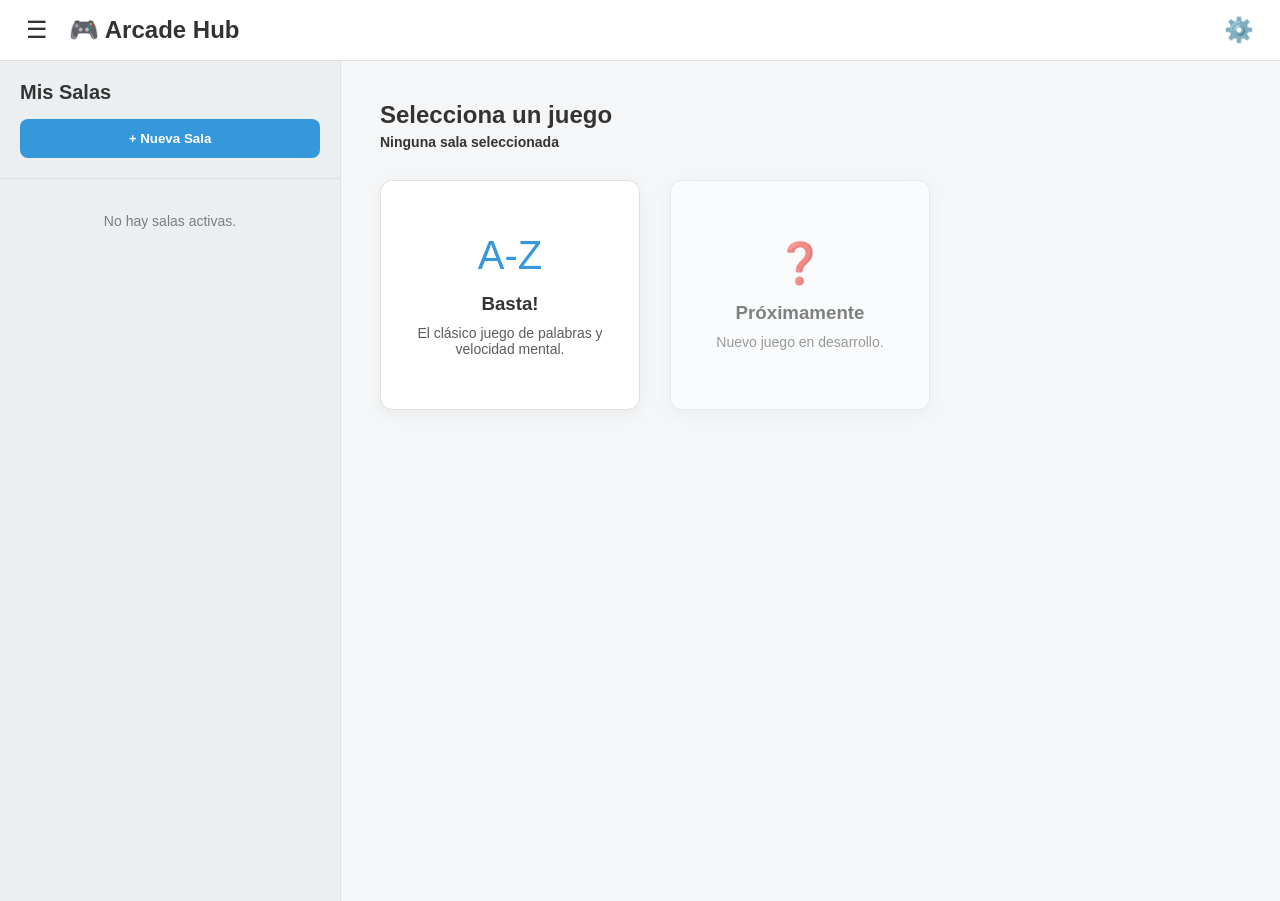
==== Juegos/Basta/index.html @ 806f6325 "Reestructuracion, pantalla principal y 'Basta'" ====
<!DOCTYPE html>
<html lang="es">
<head>
    <meta charset="UTF-8">
    <meta name="viewport" content="width=device-width, initial-scale=1.0">
    <title>Basta! - Arcade</title>
    <link rel="stylesheet" href="style.css">
</head>
<body>

    <header class="navbar">
        <div class="nav-izq">
            <a href="../../index.html" class="btn-volver">⬅ Volver al Hub</a>
            <h1 id="tituloSalaJuego">Basta!</h1>
        </div>
        <div class="nav-der">
            <div id="rondaDisplay" class="ronda-badge">Ronda 1 / 3</div>
        </div>
    </header>

    <div class="layout-juego">
        
        <aside class="panel-jugadores">
            <h2>Orden de Juego</h2>
            <p class="subtitulo">Acierta una letra o usa Pasapalabra para pasar el turno.</p>
            <div id="listaJugadoresJuego" class="lista-turnos"></div>
        </aside>

        <main class="panel-tablero">
            <div class="ruleta-contenedor" id="ruletaContenedor">
                <!-- Capa SVG (Modo Disco) -->
                <svg id="roscoSVG" width="540" height="540" viewBox="0 0 540 540"></svg>
                
                <!-- Capa HTML (Modos Círculos separados y Cuadrado) -->
                <div id="letrasHTMLContenedor"></div>
                
                <div class="reloj" id="contador" onclick="tocarReloj()">▶</div>
            </div>
        </main>
        
        <aside class="panel-lateral">
            <div class="btn-lateral btn-categoria" onclick="tirarCategoria()">
                <span>CATEGORÍA</span>
                <div id="textoCategoria">Toca para elegir</div>
            </div>

            <div class="btn-lateral btn-pausa" onclick="alternarPausa()" id="btnPausa">
                <span>CONTROL</span>
                <div>Pausar Juego</div>
            </div>

            <div class="btn-lateral btn-reiniciar" onclick="reiniciarRondaManual()">
                <span>RONDA</span>
                <div>Reiniciar Ronda</div>
            </div>

            <div class="btn-lateral btn-config" onclick="abrirConfigJuego()">
                <span>AJUSTES</span>
                <div>⚙️ Configuración</div>
            </div>
        </aside>

    </div>

    <!-- MODAL DE CONFIGURACIÓN DEL JUEGO -->
    <div class="modal-overlay" id="modalConfigJuego">
        <div class="modal-contenido modal-scrollable">
            <h2>Ajustes de la Partida</h2>
            
            <div class="seccion-form-fila">
                <div class="seccion-form">
                    <label><b>Tiempo (seg):</b></label>
                    <input type="number" id="inputTiempo" min="5" max="60">
                </div>
                <div class="seccion-form">
                    <label><b>Rondas:</b></label>
                    <input type="number" id="inputRondas" min="1" max="99">
                </div>
                <div class="seccion-form">
                    <label><b>Max. Pasapalabras:</b></label>
                    <input type="number" id="inputPasapalabras" min="0" max="10">
                </div>
            </div>

            <div class="seccion-form-fila">
                <div class="seccion-form">
                    <label><b>Forma del Tablero:</b></label>
                    <select id="selectFormaTablero">
                        <option value="disco">Disco (Rosco Continuo)</option>
                        <option value="circulos">Círculos Separados</option>
                        <option value="cuadrado">Cuadrado (Ideal Móvil)</option>
                    </select>
                </div>
            </div>

            <div class="seccion-form">
                <label><b>Regla de Pasapalabras al cambiar de ronda:</b></label>
                <select id="selectReglaPasapalabra">
                    <option value="reset">Reiniciar al máximo seteado</option>
                    <option value="add1">Sumar 1 (sin superar el máximo)</option>
                    <option value="none">No sumar (mantener los que quedaron)</option>
                </select>
            </div>

            <div class="seccion-form opcion-checkbox">
                <label><b>Modo Completitud:</b></label>
                <label class="switch">
                    <input type="checkbox" id="checkCompletitud">
                    <span class="slider round"></span>
                </label>
            </div>

            <hr class="divisor">

            <div class="seccion-form">
                <label><b>Letras en juego:</b> <small>(Toca para activar/desactivar)</small></label>
                <div class="selector-letras-grid" id="gridLetrasConfig"></div>
            </div>

            <div class="seccion-form">
                <label><b>Gestionar Categorías:</b></label>
                <div class="agregar-categoria-form">
                    <input type="text" id="inputNuevaCat" placeholder="Nueva categoría...">
                    <button class="btn-secundario" onclick="agregarCategoria()">Agregar</button>
                </div>
                <div class="lista-categorias-manager" id="listaCatConfig"></div>
            </div>

            <div class="modal-botones-columna">
                <button class="btn-guardar" onclick="guardarConfigJuego()">Aplicar a esta ronda</button>
                <button class="btn-peligro" onclick="reiniciarPartidaCompleta()">Reiniciar TODA la Partida</button>
                <button class="btn-cancelar" onclick="document.getElementById('modalConfigJuego').style.display = 'none'">Cerrar</button>
            </div>
        </div>
    </div>

    <script src="script.js"></script>
</body>
</html>
---- Juegos/Basta/style.css ----
:root {
    --bg-color: #f4f6f8;
    --text-color: #333333;
    --navbar-bg: #ffffff;
    --card-bg: #ffffff;
    --border-color: #e0e0e0;
    --primary-color: #3498db;
    --success-color: #2ecc71;
    --danger-color: #e74c3c;
    --gap-rosco: #f4f6f8;
}

body { font-family: 'Segoe UI', Tahoma, Geneva, Verdana, sans-serif; margin: 0; background-color: var(--bg-color); color: var(--text-color); overflow: hidden; }

/* NAVBAR */
.navbar { display: flex; justify-content: space-between; align-items: center; padding: 0 20px; height: 60px; background-color: var(--navbar-bg); border-bottom: 1px solid var(--border-color); }
.nav-izq { display: flex; align-items: center; gap: 20px; }
.btn-volver { text-decoration: none; font-weight: bold; color: var(--primary-color); }
.ronda-badge { background-color: #2c3e50; color: white; padding: 8px 15px; border-radius: 20px; font-weight: bold; letter-spacing: 1px; }

/* LAYOUT */
.layout-juego { display: flex; height: calc(100vh - 60px); width: 100%; }

/* PANEL JUGADORES */
.panel-jugadores { width: 320px; background-color: var(--card-bg); border-right: 1px solid var(--border-color); padding: 20px; display: flex; flex-direction: column; overflow-y: auto; }
.panel-jugadores h2 { margin-top: 0; margin-bottom: 5px; }
.subtitulo { font-size: 13px; color: #7f8c8d; margin-top: 0; margin-bottom: 20px; }
.lista-turnos { display: flex; flex-direction: column; gap: 10px; }

.etiqueta-jugador { display: flex; justify-content: space-between; align-items: center; padding: 12px 15px; border-radius: 8px; color: white; font-weight: bold; box-shadow: 0 4px 6px rgba(0,0,0,0.1); transition: transform 0.2s, opacity 0.2s; }
.etiqueta-jugador.eliminado { opacity: 0.3; filter: grayscale(100%); transform: scale(0.95); }
.etiqueta-jugador.turno-activo { transform: scale(1.05); box-shadow: 0 0 15px rgba(0,0,0,0.3); border: 2px solid white; }
.jugador-nombre { font-size: 16px; text-shadow: 1px 1px 2px rgba(0,0,0,0.5); }
.jugador-pp { font-size: 12px; font-weight: normal; margin-top: 4px; }
.jugador-stats { text-align: right; text-shadow: 1px 1px 2px rgba(0,0,0,0.5); }
.jugador-posicion { font-size: 11px; opacity: 0.9; }
.jugador-puntaje { font-size: 14px; }

/* TABLERO CENTRAL */
.panel-tablero { flex: 1; display: flex; align-items: center; justify-content: center; position: relative; }
.ruleta-contenedor { position: relative; width: 540px; height: 540px; }
#roscoSVG { position: absolute; top: 0; left: 0; z-index: 1; filter: drop-shadow(0px 8px 12px rgba(0,0,0,0.1)); }
#letrasHTMLContenedor { position: absolute; top: 0; left: 0; width: 100%; height: 100%; z-index: 2; pointer-events: none; }

/* Estilos SVG (Modo Disco) */
.segmento { fill: var(--success-color); stroke: var(--gap-rosco); stroke-width: 4px; stroke-linejoin: round; cursor: pointer; transition: fill 0.2s; }
.segmento:hover { fill: #27ae60; }
.usada .segmento { fill: #bdc3c7; stroke: #ecf0f1; pointer-events: auto; }
.texto-letra { font-family: sans-serif; font-size: 28px; font-weight: bold; fill: white; pointer-events: none; text-shadow: 1px 1px 2px rgba(0,0,0,0.2); }
.usada .texto-letra { fill: #7f8c8d; text-shadow: none; }

/* Estilos HTML (Modos Círculos / Cuadrado) */
.letra-flotante {
    position: absolute; width: 48px; height: 48px; background-color: var(--success-color); color: white;
    display: flex; align-items: center; justify-content: center; font-size: 22px; font-weight: bold;
    cursor: pointer; transform: translate(-50%, -50%); box-shadow: 0 4px 0 rgba(0,0,0,0.1);
    transition: all 0.1s; pointer-events: auto;
}
.letra-flotante:active { transform: translate(-50%, calc(-50% + 4px)); box-shadow: 0 0 0 rgba(0,0,0,0.1); }
.letra-flotante.forma-circulo { border-radius: 50%; }
.letra-flotante.forma-cuadrado { border-radius: 8px; }
.letra-flotante.usada { background-color: #bdc3c7; box-shadow: 0 2px 0 #95a5a6; color: #7f8c8d; }
.letra-flotante.usada:active { transform: translate(-50%, calc(-50% + 2px)); }

/* PULSADOR CENTRAL GIGANTE */
.reloj {
    position: absolute; top: 50%; left: 50%; transform: translate(-50%, -50%);
    width: 310px; height: 310px; background-color: #2c3e50; color: white;
    border-radius: 50%; display: flex; align-items: center; justify-content: center;
    font-size: 100px; font-weight: bold; cursor: pointer;
    box-shadow: inset 0 -12px 0 rgba(0,0,0,0.2), 0 10px 25px rgba(0,0,0,0.3);
    user-select: none; transition: background-color 0.3s, transform 0.1s, border-radius 0.3s, width 0.3s, height 0.3s; z-index: 10;
}
.reloj.forma-cuadrada { border-radius: 20px; width: 340px; height: 340px; font-size: 110px; }
.reloj:active { transform: translate(-50%, -46%); box-shadow: inset 0 -4px 0 rgba(0,0,0,0.2), 0 5px 10px rgba(0,0,0,0.3); }
.reloj.sin-pasapalabra:active { transform: translate(-50%, -50%); box-shadow: inset 0 -12px 0 rgba(0,0,0,0.2), 0 10px 25px rgba(0,0,0,0.3); }

/* PANEL DERECHO */
.panel-lateral { width: 280px; padding: 20px; background-color: var(--card-bg); border-left: 1px solid var(--border-color); display: flex; flex-direction: column; gap: 15px; }
.btn-lateral { color: white; padding: 20px; border-radius: 10px; text-align: center; font-size: 18px; font-weight: bold; cursor: pointer; user-select: none; transition: transform 0.1s; }
.btn-lateral:active { transform: translateY(5px); }
.btn-lateral span { font-size: 12px; font-weight: normal; opacity: 0.9; display: block; margin-bottom: 8px; letter-spacing: 1px; }

.btn-categoria { background-color: #9b59b6; box-shadow: 0 5px 0 #8e44ad; }
.btn-pausa { background-color: #f39c12; box-shadow: 0 5px 0 #d35400; }
.btn-pausa.pausado { background-color: #e67e22; }
.btn-reiniciar { background-color: var(--danger-color); box-shadow: 0 5px 0 #c0392b; }
.btn-config { background-color: #7f8c8d; box-shadow: 0 5px 0 #606f70; }

/* MODAL CONFIGURACIÓN AVANZADA */
.modal-overlay { display: none; position: fixed; top: 0; left: 0; width: 100%; height: 100%; background: rgba(0, 0, 0, 0.6); z-index: 200; align-items: center; justify-content: center; }
.modal-contenido { background: white; padding: 30px; border-radius: 15px; width: 500px; box-shadow: 0 10px 25px rgba(0,0,0,0.3); }
.modal-scrollable { max-height: 90vh; overflow-y: auto; }
.seccion-form { margin-bottom: 15px; display: flex; flex-direction: column; gap: 8px; }
.seccion-form-fila { display: flex; gap: 15px; }
.seccion-form-fila .seccion-form { flex: 1; }
.seccion-form small { font-size: 12px; color: #7f8c8d; }
.opcion-checkbox { flex-direction: row; align-items: center; justify-content: space-between; }
.divisor { border: 0; height: 1px; background: #eee; margin: 20px 0; }
input[type="number"], input[type="text"], select { padding: 10px; border-radius: 6px; border: 1px solid #ccc; font-size: 14px; width: 100%; box-sizing: border-box; }
.btn-secundario { background: var(--primary-color); color: white; border: none; padding: 0 15px; border-radius: 6px; cursor: pointer; font-weight: bold; }

/* Grilla de Letras */
.selector-letras-grid { display: grid; grid-template-columns: repeat(7, 1fr); gap: 6px; }
.letra-opcion { padding: 8px; background: var(--danger-color); color: white; text-align: center; font-weight: bold; border-radius: 5px; cursor: pointer; user-select: none; transition: 0.1s; }
.letra-opcion.activa { background: var(--success-color); }

/* Manager Categorías */
.agregar-categoria-form { display: flex; gap: 10px; margin-bottom: 10px; }
.lista-categorias-manager { max-height: 140px; overflow-y: auto; border: 1px solid #ddd; border-radius: 5px; padding: 10px; background: #fafafa; }
.item-categoria { display: flex; justify-content: space-between; align-items: center; padding: 6px 0; border-bottom: 1px solid #eee; font-size: 14px; }
.btn-borrar-cat { background: none; border: none; color: var(--danger-color); cursor: pointer; font-size: 18px; font-weight: bold; }

.modal-botones-columna { display: flex; flex-direction: column; gap: 10px; margin-top: 20px; }
.modal-botones-columna button { padding: 12px; border: none; border-radius: 6px; font-weight: bold; cursor: pointer; font-size: 14px; }
.btn-guardar { background: var(--success-color); color: white; }
.btn-peligro { background: var(--danger-color); color: white; }
.btn-cancelar { background: #ecf0f1; color: #333; }

/* Switch Toggle */
.switch { position: relative; display: inline-block; width: 50px; height: 26px; }
.switch input { opacity: 0; width: 0; height: 0; }
.slider { position: absolute; cursor: pointer; top: 0; left: 0; right: 0; bottom: 0; background-color: #ccc; transition: .4s; border-radius: 34px;}
.slider:before { position: absolute; content: ""; height: 18px; width: 18px; left: 4px; bottom: 4px; background-color: white; transition: .4s; border-radius: 50%; }
input:checked + .slider { background-color: var(--primary-color); }
input:checked + .slider:before { transform: translateX(24px); }:root {
    --bg-color: #f4f6f8;
    --text-color: #333333;
    --navbar-bg: #ffffff;
    --card-bg: #ffffff;
    --border-color: #e0e0e0;
    --primary-color: #3498db;
    --success-color: #2ecc71;
    --danger-color: #e74c3c;
    --gap-rosco: #f4f6f8;
}

body { font-family: 'Segoe UI', Tahoma, Geneva, Verdana, sans-serif; margin: 0; background-color: var(--bg-color); color: var(--text-color); overflow: hidden; }

/* NAVBAR */
.navbar { display: flex; justify-content: space-between; align-items: center; padding: 0 20px; height: 60px; background-color: var(--navbar-bg); border-bottom: 1px solid var(--border-color); }
.nav-izq { display: flex; align-items: center; gap: 20px; }
.btn-volver { text-decoration: none; font-weight: bold; color: var(--primary-color); }
.ronda-badge { background-color: #2c3e50; color: white; padding: 8px 15px; border-radius: 20px; font-weight: bold; letter-spacing: 1px; }

/* LAYOUT */
.layout-juego { display: flex; height: calc(100vh - 60px); width: 100%; }

/* PANEL JUGADORES */
.panel-jugadores { width: 320px; background-color: var(--card-bg); border-right: 1px solid var(--border-color); padding: 20px; display: flex; flex-direction: column; overflow-y: auto; }
.panel-jugadores h2 { margin-top: 0; margin-bottom: 5px; }
.subtitulo { font-size: 13px; color: #7f8c8d; margin-top: 0; margin-bottom: 20px; }
.lista-turnos { display: flex; flex-direction: column; gap: 10px; }

.etiqueta-jugador { display: flex; justify-content: space-between; align-items: center; padding: 12px 15px; border-radius: 8px; color: white; font-weight: bold; box-shadow: 0 4px 6px rgba(0,0,0,0.1); transition: transform 0.2s, opacity 0.2s; }
.etiqueta-jugador.eliminado { opacity: 0.3; filter: grayscale(100%); transform: scale(0.95); }
.etiqueta-jugador.turno-activo { transform: scale(1.05); box-shadow: 0 0 15px rgba(0,0,0,0.3); border: 2px solid white; }
.jugador-nombre { font-size: 16px; text-shadow: 1px 1px 2px rgba(0,0,0,0.5); }
.jugador-pp { font-size: 12px; font-weight: normal; margin-top: 4px; }
.jugador-stats { text-align: right; text-shadow: 1px 1px 2px rgba(0,0,0,0.5); }
.jugador-posicion { font-size: 11px; opacity: 0.9; }
.jugador-puntaje { font-size: 14px; }

/* TABLERO CENTRAL */
.panel-tablero { flex: 1; display: flex; align-items: center; justify-content: center; position: relative; }
.ruleta-contenedor { position: relative; width: 540px; height: 540px; }
#roscoSVG { position: absolute; top: 0; left: 0; z-index: 1; filter: drop-shadow(0px 8px 12px rgba(0,0,0,0.1)); }
#letrasHTMLContenedor { position: absolute; top: 0; left: 0; width: 100%; height: 100%; z-index: 2; pointer-events: none; }

/* Estilos SVG (Modo Disco) */
.segmento { fill: var(--success-color); stroke: var(--gap-rosco); stroke-width: 4px; stroke-linejoin: round; cursor: pointer; transition: fill 0.2s; }
.segmento:hover { fill: #27ae60; }
.usada .segmento { fill: #bdc3c7; stroke: #ecf0f1; pointer-events: auto; }
.texto-letra { font-family: sans-serif; font-size: 28px; font-weight: bold; fill: white; pointer-events: none; text-shadow: 1px 1px 2px rgba(0,0,0,0.2); }
.usada .texto-letra { fill: #7f8c8d; text-shadow: none; }

/* Estilos HTML (Modos Círculos / Cuadrado) */
.letra-flotante {
    position: absolute; width: 48px; height: 48px; background-color: var(--success-color); color: white;
    display: flex; align-items: center; justify-content: center; font-size: 22px; font-weight: bold;
    cursor: pointer; transform: translate(-50%, -50%); box-shadow: 0 4px 0 rgba(0,0,0,0.1);
    transition: all 0.1s; pointer-events: auto;
}
.letra-flotante:active { transform: translate(-50%, calc(-50% + 4px)); box-shadow: 0 0 0 rgba(0,0,0,0.1); }
.letra-flotante.forma-circulo { border-radius: 50%; }
.letra-flotante.forma-cuadrado { border-radius: 8px; }
.letra-flotante.usada { background-color: #bdc3c7; box-shadow: 0 2px 0 #95a5a6; color: #7f8c8d; }
.letra-flotante.usada:active { transform: translate(-50%, calc(-50% + 2px)); }

/* PULSADOR CENTRAL GIGANTE */
.reloj {
    position: absolute; top: 50%; left: 50%; transform: translate(-50%, -50%);
    width: 310px; height: 310px; background-color: #2c3e50; color: white;
    border-radius: 50%; display: flex; align-items: center; justify-content: center;
    font-size: 100px; font-weight: bold; cursor: pointer;
    box-shadow: inset 0 -12px 0 rgba(0,0,0,0.2), 0 10px 25px rgba(0,0,0,0.3);
    user-select: none; transition: background-color 0.3s, transform 0.1s, border-radius 0.3s, width 0.3s, height 0.3s; z-index: 10;
}
.reloj.forma-cuadrada { border-radius: 20px; width: 340px; height: 340px; font-size: 110px; }
.reloj:active { transform: translate(-50%, -46%); box-shadow: inset 0 -4px 0 rgba(0,0,0,0.2), 0 5px 10px rgba(0,0,0,0.3); }
.reloj.sin-pasapalabra:active { transform: translate(-50%, -50%); box-shadow: inset 0 -12px 0 rgba(0,0,0,0.2), 0 10px 25px rgba(0,0,0,0.3); }

/* PANEL DERECHO */
.panel-lateral { width: 280px; padding: 20px; background-color: var(--card-bg); border-left: 1px solid var(--border-color); display: flex; flex-direction: column; gap: 15px; }
.btn-lateral { color: white; padding: 20px; border-radius: 10px; text-align: center; font-size: 18px; font-weight: bold; cursor: pointer; user-select: none; transition: transform 0.1s; }
.btn-lateral:active { transform: translateY(5px); }
.btn-lateral span { font-size: 12px; font-weight: normal; opacity: 0.9; display: block; margin-bottom: 8px; letter-spacing: 1px; }

.btn-categoria { background-color: #9b59b6; box-shadow: 0 5px 0 #8e44ad; }
.btn-pausa { background-color: #f39c12; box-shadow: 0 5px 0 #d35400; }
.btn-pausa.pausado { background-color: #e67e22; }
.btn-reiniciar { background-color: var(--danger-color); box-shadow: 0 5px 0 #c0392b; }
.btn-config { background-color: #7f8c8d; box-shadow: 0 5px 0 #606f70; }

/* MODAL CONFIGURACIÓN AVANZADA */
.modal-overlay { display: none; position: fixed; top: 0; left: 0; width: 100%; height: 100%; background: rgba(0, 0, 0, 0.6); z-index: 200; align-items: center; justify-content: center; }
.modal-contenido { background: white; padding: 30px; border-radius: 15px; width: 500px; box-shadow: 0 10px 25px rgba(0,0,0,0.3); }
.modal-scrollable { max-height: 90vh; overflow-y: auto; }
.seccion-form { margin-bottom: 15px; display: flex; flex-direction: column; gap: 8px; }
.seccion-form-fila { display: flex; gap: 15px; }
.seccion-form-fila .seccion-form { flex: 1; }
.seccion-form small { font-size: 12px; color: #7f8c8d; }
.opcion-checkbox { flex-direction: row; align-items: center; justify-content: space-between; }
.divisor { border: 0; height: 1px; background: #eee; margin: 20px 0; }
input[type="number"], input[type="text"], select { padding: 10px; border-radius: 6px; border: 1px solid #ccc; font-size: 14px; width: 100%; box-sizing: border-box; }
.btn-secundario { background: var(--primary-color); color: white; border: none; padding: 0 15px; border-radius: 6px; cursor: pointer; font-weight: bold; }

/* Grilla de Letras */
.selector-letras-grid { display: grid; grid-template-columns: repeat(7, 1fr); gap: 6px; }
.letra-opcion { padding: 8px; background: var(--danger-color); color: white; text-align: center; font-weight: bold; border-radius: 5px; cursor: pointer; user-select: none; transition: 0.1s; }
.letra-opcion.activa { background: var(--success-color); }

/* Manager Categorías */
.agregar-categoria-form { display: flex; gap: 10px; margin-bottom: 10px; }
.lista-categorias-manager { max-height: 140px; overflow-y: auto; border: 1px solid #ddd; border-radius: 5px; padding: 10px; background: #fafafa; }
.item-categoria { display: flex; justify-content: space-between; align-items: center; padding: 6px 0; border-bottom: 1px solid #eee; font-size: 14px; }
.btn-borrar-cat { background: none; border: none; color: var(--danger-color); cursor: pointer; font-size: 18px; font-weight: bold; }

.modal-botones-columna { display: flex; flex-direction: column; gap: 10px; margin-top: 20px; }
.modal-botones-columna button { padding: 12px; border: none; border-radius: 6px; font-weight: bold; cursor: pointer; font-size: 14px; }
.btn-guardar { background: var(--success-color); color: white; }
.btn-peligro { background: var(--danger-color); color: white; }
.btn-cancelar { background: #ecf0f1; color: #333; }

/* Switch Toggle */
.switch { position: relative; display: inline-block; width: 50px; height: 26px; }
.switch input { opacity: 0; width: 0; height: 0; }
.slider { position: absolute; cursor: pointer; top: 0; left: 0; right: 0; bottom: 0; background-color: #ccc; transition: .4s; border-radius: 34px;}
.slider:before { position: absolute; content: ""; height: 18px; width: 18px; left: 4px; bottom: 4px; background-color: white; transition: .4s; border-radius: 50%; }
input:checked + .slider { background-color: var(--primary-color); }
input:checked + .slider:before { transform: translateX(24px); }
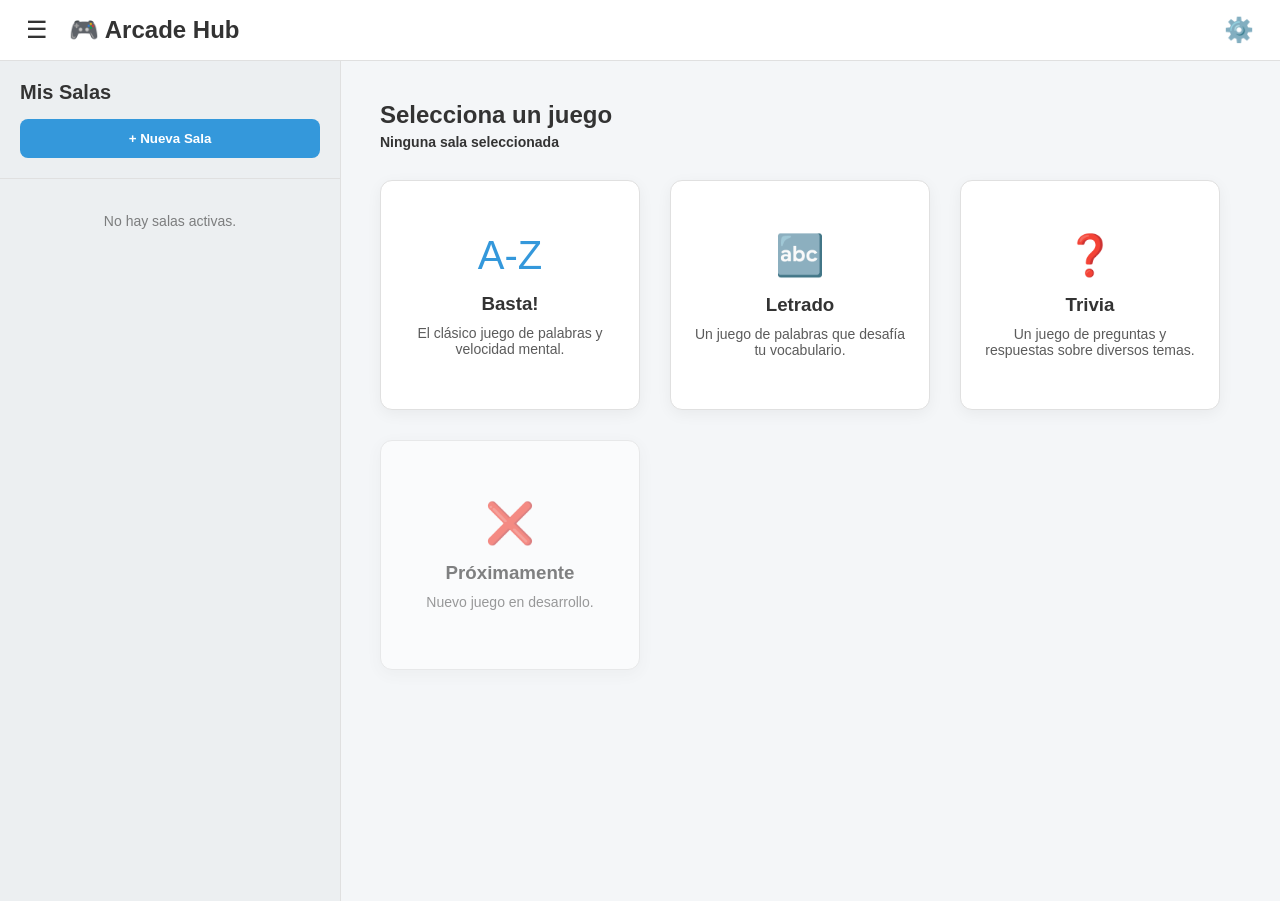
==== commit 950d789a: "feat: Responsive Basta y Letrado" ====
--- a/Juegos/Basta/index.html
+++ b/Juegos/Basta/index.html
@@ -20,24 +20,25 @@
 
     <div class="layout-juego">
         
+        <!-- PANEL IZQUIERDO EN PC (ORDER 3 EN CELULAR) -->
         <aside class="panel-jugadores">
             <h2>Orden de Juego</h2>
-            <p class="subtitulo">Acierta una letra o usa Pasapalabra para pasar el turno.</p>
+            <p class="subtitulo">Acierta una letra o usa Pasapalabra.</p>
             <div id="listaJugadoresJuego" class="lista-turnos"></div>
         </aside>
 
+        <!-- PANEL CENTRAL EN PC (ORDER 2 EN CELULAR) -->
         <main class="panel-tablero">
             <div class="ruleta-contenedor" id="ruletaContenedor">
-                <!-- Capa SVG (Modo Disco) -->
-                <svg id="roscoSVG" width="540" height="540" viewBox="0 0 540 540"></svg>
+                <svg id="roscoSVG"></svg>
                 
-                <!-- Capa HTML (Modos Círculos separados y Cuadrado) -->
                 <div id="letrasHTMLContenedor"></div>
                 
                 <div class="reloj" id="contador" onclick="tocarReloj()">▶</div>
             </div>
         </main>
         
+        <!-- PANEL DERECHO EN PC (ORDER 1 EN CELULAR) -->
         <aside class="panel-lateral">
             <div class="btn-lateral btn-categoria" onclick="tirarCategoria()">
                 <span>CATEGORÍA</span>
@@ -62,10 +63,32 @@
 
     </div>
 
-    <!-- MODAL DE CONFIGURACIÓN DEL JUEGO -->
+    <!-- MODALES Y TOASTS -->
+    <div id="toastContainer" class="toast-container"></div>
+
+    <div class="modal-overlay" id="modalConfirm">
+        <div class="modal-contenido modal-pequeno">
+            <h2 id="confirmTitulo">Atención</h2>
+            <p id="confirmMensaje">¿Estás seguro?</p>
+            <div class="modal-botones-fila">
+                <button class="btn-cancelar" onclick="cerrarConfirmacion()">Cancelar</button>
+                <button class="btn-guardar" id="btnConfirmarAccion">Sí, estoy seguro</button>
+            </div>
+        </div>
+    </div>
+
     <div class="modal-overlay" id="modalConfigJuego">
         <div class="modal-contenido modal-scrollable">
-            <h2>Ajustes de la Partida</h2>
+            <div class="modal-header-config">
+                <h2>Ajustes de la Partida</h2>
+                <div class="opcion-modo-oscuro">
+                    <span>🌙</span>
+                    <label class="switch">
+                        <input type="checkbox" id="checkModoOscuro" onchange="alternarModoOscuro()">
+                        <span class="slider round"></span>
+                    </label>
+                </div>
+            </div>
             
             <div class="seccion-form-fila">
                 <div class="seccion-form">
@@ -88,13 +111,13 @@
                     <select id="selectFormaTablero">
                         <option value="disco">Disco (Rosco Continuo)</option>
                         <option value="circulos">Círculos Separados</option>
-                        <option value="cuadrado">Cuadrado (Ideal Móvil)</option>
+                        <option value="cuadrado">Cuadrado (Vértices fijos)</option>
                     </select>
                 </div>
             </div>
 
             <div class="seccion-form">
-                <label><b>Regla de Pasapalabras al cambiar de ronda:</b></label>
+                <label><b>Pasapalabras tras cada ronda:</b></label>
                 <select id="selectReglaPasapalabra">
                     <option value="reset">Reiniciar al máximo seteado</option>
                     <option value="add1">Sumar 1 (sin superar el máximo)</option>
@@ -105,20 +128,24 @@
             <div class="seccion-form opcion-checkbox">
                 <label><b>Modo Completitud:</b></label>
                 <label class="switch">
-                    <input type="checkbox" id="checkCompletitud">
+                    <input type="checkbox" id="checkCompletitud" onchange="toggleTiempoExtra()">
                     <span class="slider round"></span>
                 </label>
+            </div>
+            <div class="seccion-form" id="divTiempoExtra" style="display: none; padding-left: 15px; border-left: 3px solid var(--primary-color);">
+                <label><b>Segundos extra por turno (al quedar solo):</b></label>
+                <input type="number" id="inputTiempoExtra" min="0" max="60" value="0">
             </div>
 
             <hr class="divisor">
 
             <div class="seccion-form">
-                <label><b>Letras en juego:</b> <small>(Toca para activar/desactivar)</small></label>
+                <label><b>Letras en juego:</b> <small>(Toca para activar)</small></label>
                 <div class="selector-letras-grid" id="gridLetrasConfig"></div>
             </div>
 
             <div class="seccion-form">
-                <label><b>Gestionar Categorías:</b></label>
+                <label><b>Categorías:</b></label>
                 <div class="agregar-categoria-form">
                     <input type="text" id="inputNuevaCat" placeholder="Nueva categoría...">
                     <button class="btn-secundario" onclick="agregarCategoria()">Agregar</button>
@@ -127,9 +154,9 @@
             </div>
 
             <div class="modal-botones-columna">
-                <button class="btn-guardar" onclick="guardarConfigJuego()">Aplicar a esta ronda</button>
-                <button class="btn-peligro" onclick="reiniciarPartidaCompleta()">Reiniciar TODA la Partida</button>
-                <button class="btn-cancelar" onclick="document.getElementById('modalConfigJuego').style.display = 'none'">Cerrar</button>
+                <button class="btn-guardar" onclick="guardarConfigJuego()">Aplicar y seguir jugando</button>
+                <button class="btn-peligro" onclick="pedirReinicioCompleto()">Reiniciar TODA la Partida</button>
+                <button class="btn-cancelar" onclick="document.getElementById('modalConfigJuego').style.display = 'none'">Cerrar Configuración</button>
             </div>
         </div>
     </div>
--- a/Juegos/Basta/style.css
+++ b/Juegos/Basta/style.css
@@ -8,72 +8,103 @@
     --success-color: #2ecc71;
     --danger-color: #e74c3c;
     --gap-rosco: #f4f6f8;
-}
-
-body { font-family: 'Segoe UI', Tahoma, Geneva, Verdana, sans-serif; margin: 0; background-color: var(--bg-color); color: var(--text-color); overflow: hidden; }
-
-/* NAVBAR */
+    --toast-bg: #2c3e50;
+}
+
+body.dark-mode {
+    --bg-color: #121212;
+    --text-color: #e0e0e0;
+    --navbar-bg: #1e1e1e;
+    --card-bg: #242424;
+    --border-color: #333333;
+    --primary-color: #2980b9;
+    --gap-rosco: #121212;
+    --toast-bg: #34495e;
+}
+
+body { font-family: 'Segoe UI', Tahoma, Geneva, Verdana, sans-serif; margin: 0; background-color: var(--bg-color); color: var(--text-color); overflow: hidden; transition: background-color 0.3s, color 0.3s; }
+
 .navbar { display: flex; justify-content: space-between; align-items: center; padding: 0 20px; height: 60px; background-color: var(--navbar-bg); border-bottom: 1px solid var(--border-color); }
 .nav-izq { display: flex; align-items: center; gap: 20px; }
 .btn-volver { text-decoration: none; font-weight: bold; color: var(--primary-color); }
 .ronda-badge { background-color: #2c3e50; color: white; padding: 8px 15px; border-radius: 20px; font-weight: bold; letter-spacing: 1px; }
 
-/* LAYOUT */
 .layout-juego { display: flex; height: calc(100vh - 60px); width: 100%; }
 
-/* PANEL JUGADORES */
-.panel-jugadores { width: 320px; background-color: var(--card-bg); border-right: 1px solid var(--border-color); padding: 20px; display: flex; flex-direction: column; overflow-y: auto; }
+.panel-jugadores { width: 330px; background-color: var(--card-bg); border-right: 1px solid var(--border-color); padding: 20px; display: flex; flex-direction: column; overflow-y: auto; }
 .panel-jugadores h2 { margin-top: 0; margin-bottom: 5px; }
 .subtitulo { font-size: 13px; color: #7f8c8d; margin-top: 0; margin-bottom: 20px; }
 .lista-turnos { display: flex; flex-direction: column; gap: 10px; }
 
-.etiqueta-jugador { display: flex; justify-content: space-between; align-items: center; padding: 12px 15px; border-radius: 8px; color: white; font-weight: bold; box-shadow: 0 4px 6px rgba(0,0,0,0.1); transition: transform 0.2s, opacity 0.2s; }
+.etiqueta-jugador { display: flex; justify-content: space-between; align-items: center; padding: 12px 15px; border-radius: 8px; color: white; box-shadow: 0 4px 6px rgba(0,0,0,0.1); transition: transform 0.2s, opacity 0.2s; }
 .etiqueta-jugador.eliminado { opacity: 0.3; filter: grayscale(100%); transform: scale(0.95); }
 .etiqueta-jugador.turno-activo { transform: scale(1.05); box-shadow: 0 0 15px rgba(0,0,0,0.3); border: 2px solid white; }
-.jugador-nombre { font-size: 16px; text-shadow: 1px 1px 2px rgba(0,0,0,0.5); }
+
+.info-desktop { display: flex; justify-content: space-between; width: 100%; align-items: center; }
+.info-mobile { display: none; } /* Oculto en PC */
+
+.jugador-nombre { font-size: 16px; font-weight: bold; text-shadow: 1px 1px 2px rgba(0,0,0,0.5); }
 .jugador-pp { font-size: 12px; font-weight: normal; margin-top: 4px; }
 .jugador-stats { text-align: right; text-shadow: 1px 1px 2px rgba(0,0,0,0.5); }
-.jugador-posicion { font-size: 11px; opacity: 0.9; }
-.jugador-puntaje { font-size: 14px; }
+.jugador-posicion { font-size: 11px; opacity: 0.9; font-weight: bold;}
+.jugador-puntaje { font-size: 16px; font-weight: bold;}
+.jugador-global { font-size: 11px; opacity: 0.8; margin-top: 2px; }
 
 /* TABLERO CENTRAL */
 .panel-tablero { flex: 1; display: flex; align-items: center; justify-content: center; position: relative; }
-.ruleta-contenedor { position: relative; width: 540px; height: 540px; }
-#roscoSVG { position: absolute; top: 0; left: 0; z-index: 1; filter: drop-shadow(0px 8px 12px rgba(0,0,0,0.1)); }
+
+/* EL LIENZO ELÁSTICO CUADRADO */
+.ruleta-contenedor { 
+    position: relative; 
+    width: 100%; 
+    max-width: 550px; 
+    aspect-ratio: 1; 
+    display: flex; 
+    align-items: center; 
+    justify-content: center; 
+    margin: 0 auto;
+}
+
+#roscoSVG { 
+    position: absolute; 
+    top: 0; left: 0; 
+    width: 100%; height: 100%; 
+    z-index: 1; 
+    filter: drop-shadow(0px 8px 12px rgba(0,0,0,0.1)); 
+}
+
 #letrasHTMLContenedor { position: absolute; top: 0; left: 0; width: 100%; height: 100%; z-index: 2; pointer-events: none; }
 
-/* Estilos SVG (Modo Disco) */
 .segmento { fill: var(--success-color); stroke: var(--gap-rosco); stroke-width: 4px; stroke-linejoin: round; cursor: pointer; transition: fill 0.2s; }
 .segmento:hover { fill: #27ae60; }
 .usada .segmento { fill: #bdc3c7; stroke: #ecf0f1; pointer-events: auto; }
+body.dark-mode .usada .segmento { fill: #455a64; stroke: #37474f; }
 .texto-letra { font-family: sans-serif; font-size: 28px; font-weight: bold; fill: white; pointer-events: none; text-shadow: 1px 1px 2px rgba(0,0,0,0.2); }
 .usada .texto-letra { fill: #7f8c8d; text-shadow: none; }
 
-/* Estilos HTML (Modos Círculos / Cuadrado) */
 .letra-flotante {
-    position: absolute; width: 48px; height: 48px; background-color: var(--success-color); color: white;
-    display: flex; align-items: center; justify-content: center; font-size: 22px; font-weight: bold;
-    cursor: pointer; transform: translate(-50%, -50%); box-shadow: 0 4px 0 rgba(0,0,0,0.1);
-    transition: all 0.1s; pointer-events: auto;
+    position: absolute; background-color: var(--success-color); color: white; display: flex; align-items: center; justify-content: center; 
+    font-weight: bold; cursor: pointer; transform: translate(-50%, -50%); box-shadow: 0 4px 0 rgba(0,0,0,0.15); transition: all 0.1s; pointer-events: auto;
 }
 .letra-flotante:active { transform: translate(-50%, calc(-50% + 4px)); box-shadow: 0 0 0 rgba(0,0,0,0.1); }
-.letra-flotante.forma-circulo { border-radius: 50%; }
-.letra-flotante.forma-cuadrado { border-radius: 8px; }
+.letra-flotante.forma-circulo { border-radius: 50%; width: 64px; height: 64px; font-size: 28px; }
+.letra-flotante.forma-cuadrado { border-radius: 8px; width: 55px; height: 55px; font-size: 24px; }
 .letra-flotante.usada { background-color: #bdc3c7; box-shadow: 0 2px 0 #95a5a6; color: #7f8c8d; }
+body.dark-mode .letra-flotante.usada { background-color: #455a64; box-shadow: 0 2px 0 #37474f; color: #b0bec5; }
 .letra-flotante.usada:active { transform: translate(-50%, calc(-50% + 2px)); }
 
-/* PULSADOR CENTRAL GIGANTE */
+/* PULSADOR CENTRAL */
 .reloj {
-    position: absolute; top: 50%; left: 50%; transform: translate(-50%, -50%);
-    width: 310px; height: 310px; background-color: #2c3e50; color: white;
+    position: absolute; z-index: 10;
+    width: 320px; height: 320px; background-color: #2c3e50; color: white;
     border-radius: 50%; display: flex; align-items: center; justify-content: center;
-    font-size: 100px; font-weight: bold; cursor: pointer;
+    font-size: 110px; font-weight: bold; cursor: pointer;
     box-shadow: inset 0 -12px 0 rgba(0,0,0,0.2), 0 10px 25px rgba(0,0,0,0.3);
-    user-select: none; transition: background-color 0.3s, transform 0.1s, border-radius 0.3s, width 0.3s, height 0.3s; z-index: 10;
-}
-.reloj.forma-cuadrada { border-radius: 20px; width: 340px; height: 340px; font-size: 110px; }
-.reloj:active { transform: translate(-50%, -46%); box-shadow: inset 0 -4px 0 rgba(0,0,0,0.2), 0 5px 10px rgba(0,0,0,0.3); }
-.reloj.sin-pasapalabra:active { transform: translate(-50%, -50%); box-shadow: inset 0 -12px 0 rgba(0,0,0,0.2), 0 10px 25px rgba(0,0,0,0.3); }
+    user-select: none; transition: background-color 0.3s, transform 0.1s, border-radius 0.3s, width 0.3s, height 0.3s; 
+}
+.reloj.forma-cuadrada { border-radius: 20px; width: 360px; height: 360px; font-size: 120px; }
+.reloj:active { transform: translateY(4%); box-shadow: inset 0 -4px 0 rgba(0,0,0,0.2), 0 5px 10px rgba(0,0,0,0.3); }
+.reloj.sin-pasapalabra:active { transform: none; box-shadow: inset 0 -12px 0 rgba(0,0,0,0.2), 0 10px 25px rgba(0,0,0,0.3); }
 
 /* PANEL DERECHO */
 .panel-lateral { width: 280px; padding: 20px; background-color: var(--card-bg); border-left: 1px solid var(--border-color); display: flex; flex-direction: column; gap: 15px; }
@@ -87,165 +118,190 @@
 .btn-reiniciar { background-color: var(--danger-color); box-shadow: 0 5px 0 #c0392b; }
 .btn-config { background-color: #7f8c8d; box-shadow: 0 5px 0 #606f70; }
 
-/* MODAL CONFIGURACIÓN AVANZADA */
-.modal-overlay { display: none; position: fixed; top: 0; left: 0; width: 100%; height: 100%; background: rgba(0, 0, 0, 0.6); z-index: 200; align-items: center; justify-content: center; }
-.modal-contenido { background: white; padding: 30px; border-radius: 15px; width: 500px; box-shadow: 0 10px 25px rgba(0,0,0,0.3); }
+/* TOASTS Y MODALES */
+.toast-container { position: fixed; bottom: 30px; left: 50%; transform: translateX(-50%); display: flex; flex-direction: column; gap: 10px; z-index: 9999; pointer-events: none; }
+.toast { background-color: var(--toast-bg); color: white; padding: 15px 25px; border-radius: 30px; font-weight: bold; font-size: 16px; box-shadow: 0 5px 15px rgba(0,0,0,0.3); opacity: 0; transform: translateY(20px); transition: all 0.3s cubic-bezier(0.68, -0.55, 0.265, 1.55); }
+.toast.mostrar { opacity: 1; transform: translateY(0); }
+
+.modal-overlay { display: none; position: fixed; top: 0; left: 0; width: 100%; height: 100%; background: rgba(0, 0, 0, 0.7); z-index: 200; align-items: center; justify-content: center; }
+.modal-contenido { background: var(--card-bg); color: var(--text-color); padding: 30px; border-radius: 15px; width: 500px; box-shadow: 0 10px 25px rgba(0,0,0,0.3); }
+.modal-pequeno { width: 350px; text-align: center; }
 .modal-scrollable { max-height: 90vh; overflow-y: auto; }
-.seccion-form { margin-bottom: 15px; display: flex; flex-direction: column; gap: 8px; }
+.modal-header-config { display: flex; justify-content: space-between; align-items: center; margin-bottom: 20px; }
+.modal-header-config h2 { margin: 0; }
+.opcion-modo-oscuro { display: flex; align-items: center; gap: 10px; font-size: 20px; }
+
+.seccion-form { margin-bottom: 15px; display: flex; flex-direction: column; gap: 8px; transition: all 0.3s ease; }
 .seccion-form-fila { display: flex; gap: 15px; }
 .seccion-form-fila .seccion-form { flex: 1; }
 .seccion-form small { font-size: 12px; color: #7f8c8d; }
 .opcion-checkbox { flex-direction: row; align-items: center; justify-content: space-between; }
-.divisor { border: 0; height: 1px; background: #eee; margin: 20px 0; }
-input[type="number"], input[type="text"], select { padding: 10px; border-radius: 6px; border: 1px solid #ccc; font-size: 14px; width: 100%; box-sizing: border-box; }
+.divisor { border: 0; height: 1px; background: var(--border-color); margin: 20px 0; }
+
+input[type="number"], input[type="text"], select { padding: 10px; border-radius: 6px; border: 1px solid var(--border-color); background: var(--bg-color); color: var(--text-color); font-size: 14px; width: 100%; box-sizing: border-box; }
 .btn-secundario { background: var(--primary-color); color: white; border: none; padding: 0 15px; border-radius: 6px; cursor: pointer; font-weight: bold; }
 
-/* Grilla de Letras */
 .selector-letras-grid { display: grid; grid-template-columns: repeat(7, 1fr); gap: 6px; }
 .letra-opcion { padding: 8px; background: var(--danger-color); color: white; text-align: center; font-weight: bold; border-radius: 5px; cursor: pointer; user-select: none; transition: 0.1s; }
 .letra-opcion.activa { background: var(--success-color); }
 
-/* Manager Categorías */
 .agregar-categoria-form { display: flex; gap: 10px; margin-bottom: 10px; }
-.lista-categorias-manager { max-height: 140px; overflow-y: auto; border: 1px solid #ddd; border-radius: 5px; padding: 10px; background: #fafafa; }
-.item-categoria { display: flex; justify-content: space-between; align-items: center; padding: 6px 0; border-bottom: 1px solid #eee; font-size: 14px; }
+.lista-categorias-manager { max-height: 140px; overflow-y: auto; border: 1px solid var(--border-color); border-radius: 5px; padding: 10px; background: var(--bg-color); }
+.item-categoria { display: flex; justify-content: space-between; align-items: center; padding: 6px 0; border-bottom: 1px solid var(--border-color); font-size: 14px; }
 .btn-borrar-cat { background: none; border: none; color: var(--danger-color); cursor: pointer; font-size: 18px; font-weight: bold; }
 
 .modal-botones-columna { display: flex; flex-direction: column; gap: 10px; margin-top: 20px; }
-.modal-botones-columna button { padding: 12px; border: none; border-radius: 6px; font-weight: bold; cursor: pointer; font-size: 14px; }
+.modal-botones-fila { display: flex; gap: 10px; margin-top: 25px; justify-content: center; }
+.modal-botones-columna button, .modal-botones-fila button { padding: 12px; border: none; border-radius: 6px; font-weight: bold; cursor: pointer; font-size: 14px; flex: 1; }
 .btn-guardar { background: var(--success-color); color: white; }
 .btn-peligro { background: var(--danger-color); color: white; }
-.btn-cancelar { background: #ecf0f1; color: #333; }
-
-/* Switch Toggle */
+.btn-cancelar { background: #95a5a6; color: white; }
+
 .switch { position: relative; display: inline-block; width: 50px; height: 26px; }
 .switch input { opacity: 0; width: 0; height: 0; }
 .slider { position: absolute; cursor: pointer; top: 0; left: 0; right: 0; bottom: 0; background-color: #ccc; transition: .4s; border-radius: 34px;}
 .slider:before { position: absolute; content: ""; height: 18px; width: 18px; left: 4px; bottom: 4px; background-color: white; transition: .4s; border-radius: 50%; }
 input:checked + .slider { background-color: var(--primary-color); }
-input:checked + .slider:before { transform: translateX(24px); }:root {
-    --bg-color: #f4f6f8;
-    --text-color: #333333;
-    --navbar-bg: #ffffff;
-    --card-bg: #ffffff;
-    --border-color: #e0e0e0;
-    --primary-color: #3498db;
-    --success-color: #2ecc71;
-    --danger-color: #e74c3c;
-    --gap-rosco: #f4f6f8;
-}
-
-body { font-family: 'Segoe UI', Tahoma, Geneva, Verdana, sans-serif; margin: 0; background-color: var(--bg-color); color: var(--text-color); overflow: hidden; }
-
-/* NAVBAR */
-.navbar { display: flex; justify-content: space-between; align-items: center; padding: 0 20px; height: 60px; background-color: var(--navbar-bg); border-bottom: 1px solid var(--border-color); }
-.nav-izq { display: flex; align-items: center; gap: 20px; }
-.btn-volver { text-decoration: none; font-weight: bold; color: var(--primary-color); }
-.ronda-badge { background-color: #2c3e50; color: white; padding: 8px 15px; border-radius: 20px; font-weight: bold; letter-spacing: 1px; }
-
-/* LAYOUT */
-.layout-juego { display: flex; height: calc(100vh - 60px); width: 100%; }
-
-/* PANEL JUGADORES */
-.panel-jugadores { width: 320px; background-color: var(--card-bg); border-right: 1px solid var(--border-color); padding: 20px; display: flex; flex-direction: column; overflow-y: auto; }
-.panel-jugadores h2 { margin-top: 0; margin-bottom: 5px; }
-.subtitulo { font-size: 13px; color: #7f8c8d; margin-top: 0; margin-bottom: 20px; }
-.lista-turnos { display: flex; flex-direction: column; gap: 10px; }
-
-.etiqueta-jugador { display: flex; justify-content: space-between; align-items: center; padding: 12px 15px; border-radius: 8px; color: white; font-weight: bold; box-shadow: 0 4px 6px rgba(0,0,0,0.1); transition: transform 0.2s, opacity 0.2s; }
-.etiqueta-jugador.eliminado { opacity: 0.3; filter: grayscale(100%); transform: scale(0.95); }
-.etiqueta-jugador.turno-activo { transform: scale(1.05); box-shadow: 0 0 15px rgba(0,0,0,0.3); border: 2px solid white; }
-.jugador-nombre { font-size: 16px; text-shadow: 1px 1px 2px rgba(0,0,0,0.5); }
-.jugador-pp { font-size: 12px; font-weight: normal; margin-top: 4px; }
-.jugador-stats { text-align: right; text-shadow: 1px 1px 2px rgba(0,0,0,0.5); }
-.jugador-posicion { font-size: 11px; opacity: 0.9; }
-.jugador-puntaje { font-size: 14px; }
-
-/* TABLERO CENTRAL */
-.panel-tablero { flex: 1; display: flex; align-items: center; justify-content: center; position: relative; }
-.ruleta-contenedor { position: relative; width: 540px; height: 540px; }
-#roscoSVG { position: absolute; top: 0; left: 0; z-index: 1; filter: drop-shadow(0px 8px 12px rgba(0,0,0,0.1)); }
-#letrasHTMLContenedor { position: absolute; top: 0; left: 0; width: 100%; height: 100%; z-index: 2; pointer-events: none; }
-
-/* Estilos SVG (Modo Disco) */
-.segmento { fill: var(--success-color); stroke: var(--gap-rosco); stroke-width: 4px; stroke-linejoin: round; cursor: pointer; transition: fill 0.2s; }
-.segmento:hover { fill: #27ae60; }
-.usada .segmento { fill: #bdc3c7; stroke: #ecf0f1; pointer-events: auto; }
-.texto-letra { font-family: sans-serif; font-size: 28px; font-weight: bold; fill: white; pointer-events: none; text-shadow: 1px 1px 2px rgba(0,0,0,0.2); }
-.usada .texto-letra { fill: #7f8c8d; text-shadow: none; }
-
-/* Estilos HTML (Modos Círculos / Cuadrado) */
-.letra-flotante {
-    position: absolute; width: 48px; height: 48px; background-color: var(--success-color); color: white;
-    display: flex; align-items: center; justify-content: center; font-size: 22px; font-weight: bold;
-    cursor: pointer; transform: translate(-50%, -50%); box-shadow: 0 4px 0 rgba(0,0,0,0.1);
-    transition: all 0.1s; pointer-events: auto;
-}
-.letra-flotante:active { transform: translate(-50%, calc(-50% + 4px)); box-shadow: 0 0 0 rgba(0,0,0,0.1); }
-.letra-flotante.forma-circulo { border-radius: 50%; }
-.letra-flotante.forma-cuadrado { border-radius: 8px; }
-.letra-flotante.usada { background-color: #bdc3c7; box-shadow: 0 2px 0 #95a5a6; color: #7f8c8d; }
-.letra-flotante.usada:active { transform: translate(-50%, calc(-50% + 2px)); }
-
-/* PULSADOR CENTRAL GIGANTE */
-.reloj {
-    position: absolute; top: 50%; left: 50%; transform: translate(-50%, -50%);
-    width: 310px; height: 310px; background-color: #2c3e50; color: white;
-    border-radius: 50%; display: flex; align-items: center; justify-content: center;
-    font-size: 100px; font-weight: bold; cursor: pointer;
-    box-shadow: inset 0 -12px 0 rgba(0,0,0,0.2), 0 10px 25px rgba(0,0,0,0.3);
-    user-select: none; transition: background-color 0.3s, transform 0.1s, border-radius 0.3s, width 0.3s, height 0.3s; z-index: 10;
-}
-.reloj.forma-cuadrada { border-radius: 20px; width: 340px; height: 340px; font-size: 110px; }
-.reloj:active { transform: translate(-50%, -46%); box-shadow: inset 0 -4px 0 rgba(0,0,0,0.2), 0 5px 10px rgba(0,0,0,0.3); }
-.reloj.sin-pasapalabra:active { transform: translate(-50%, -50%); box-shadow: inset 0 -12px 0 rgba(0,0,0,0.2), 0 10px 25px rgba(0,0,0,0.3); }
-
-/* PANEL DERECHO */
-.panel-lateral { width: 280px; padding: 20px; background-color: var(--card-bg); border-left: 1px solid var(--border-color); display: flex; flex-direction: column; gap: 15px; }
-.btn-lateral { color: white; padding: 20px; border-radius: 10px; text-align: center; font-size: 18px; font-weight: bold; cursor: pointer; user-select: none; transition: transform 0.1s; }
-.btn-lateral:active { transform: translateY(5px); }
-.btn-lateral span { font-size: 12px; font-weight: normal; opacity: 0.9; display: block; margin-bottom: 8px; letter-spacing: 1px; }
-
-.btn-categoria { background-color: #9b59b6; box-shadow: 0 5px 0 #8e44ad; }
-.btn-pausa { background-color: #f39c12; box-shadow: 0 5px 0 #d35400; }
-.btn-pausa.pausado { background-color: #e67e22; }
-.btn-reiniciar { background-color: var(--danger-color); box-shadow: 0 5px 0 #c0392b; }
-.btn-config { background-color: #7f8c8d; box-shadow: 0 5px 0 #606f70; }
-
-/* MODAL CONFIGURACIÓN AVANZADA */
-.modal-overlay { display: none; position: fixed; top: 0; left: 0; width: 100%; height: 100%; background: rgba(0, 0, 0, 0.6); z-index: 200; align-items: center; justify-content: center; }
-.modal-contenido { background: white; padding: 30px; border-radius: 15px; width: 500px; box-shadow: 0 10px 25px rgba(0,0,0,0.3); }
-.modal-scrollable { max-height: 90vh; overflow-y: auto; }
-.seccion-form { margin-bottom: 15px; display: flex; flex-direction: column; gap: 8px; }
-.seccion-form-fila { display: flex; gap: 15px; }
-.seccion-form-fila .seccion-form { flex: 1; }
-.seccion-form small { font-size: 12px; color: #7f8c8d; }
-.opcion-checkbox { flex-direction: row; align-items: center; justify-content: space-between; }
-.divisor { border: 0; height: 1px; background: #eee; margin: 20px 0; }
-input[type="number"], input[type="text"], select { padding: 10px; border-radius: 6px; border: 1px solid #ccc; font-size: 14px; width: 100%; box-sizing: border-box; }
-.btn-secundario { background: var(--primary-color); color: white; border: none; padding: 0 15px; border-radius: 6px; cursor: pointer; font-weight: bold; }
-
-/* Grilla de Letras */
-.selector-letras-grid { display: grid; grid-template-columns: repeat(7, 1fr); gap: 6px; }
-.letra-opcion { padding: 8px; background: var(--danger-color); color: white; text-align: center; font-weight: bold; border-radius: 5px; cursor: pointer; user-select: none; transition: 0.1s; }
-.letra-opcion.activa { background: var(--success-color); }
-
-/* Manager Categorías */
-.agregar-categoria-form { display: flex; gap: 10px; margin-bottom: 10px; }
-.lista-categorias-manager { max-height: 140px; overflow-y: auto; border: 1px solid #ddd; border-radius: 5px; padding: 10px; background: #fafafa; }
-.item-categoria { display: flex; justify-content: space-between; align-items: center; padding: 6px 0; border-bottom: 1px solid #eee; font-size: 14px; }
-.btn-borrar-cat { background: none; border: none; color: var(--danger-color); cursor: pointer; font-size: 18px; font-weight: bold; }
-
-.modal-botones-columna { display: flex; flex-direction: column; gap: 10px; margin-top: 20px; }
-.modal-botones-columna button { padding: 12px; border: none; border-radius: 6px; font-weight: bold; cursor: pointer; font-size: 14px; }
-.btn-guardar { background: var(--success-color); color: white; }
-.btn-peligro { background: var(--danger-color); color: white; }
-.btn-cancelar { background: #ecf0f1; color: #333; }
-
-/* Switch Toggle */
-.switch { position: relative; display: inline-block; width: 50px; height: 26px; }
-.switch input { opacity: 0; width: 0; height: 0; }
-.slider { position: absolute; cursor: pointer; top: 0; left: 0; right: 0; bottom: 0; background-color: #ccc; transition: .4s; border-radius: 34px;}
-.slider:before { position: absolute; content: ""; height: 18px; width: 18px; left: 4px; bottom: 4px; background-color: white; transition: .4s; border-radius: 50%; }
-input:checked + .slider { background-color: var(--primary-color); }
-input:checked + .slider:before { transform: translateX(24px); }+input:checked + .slider:before { transform: translateX(24px); }
+
+/* =========================================
+   MEDIA QUERIES BASTA! (RESPONSIVE CELULARES)
+   ========================================= */
+@media (max-width: 768px) {
+    
+    .navbar h1 { font-size: 16px !important; white-space: nowrap; overflow: hidden; text-overflow: ellipsis; }
+    .nav-izq { max-width: 65%; }
+
+    /* LAYOUT A COLUMNA TOTALMENTE ELÁSTICA */
+    .layout-juego {
+        display: flex !important;
+        flex-direction: column !important;
+        height: calc(100vh - 60px) !important;
+        overflow: hidden !important; /* Mantenemos todo en 1 pantalla sin scroll molesto */
+    }
+
+    /* 1. CONTROLES ARRIBA (Order 1) */
+    .panel-lateral {
+        order: 1 !important;
+        width: 100% !important;
+        display: flex !important;
+        flex-direction: row !important;
+        flex-wrap: wrap !important;
+        padding: 10px !important;
+        gap: 5px !important;
+        border-left: none !important;
+        border-bottom: 1px solid var(--border-color) !important;
+        height: auto !important;
+    }
+
+    .btn-categoria { flex: 1 1 100% !important; padding: 12px !important; font-size: 16px !important; margin-bottom: 5px !important; }
+    .btn-lateral { flex: 1 !important; padding: 10px 5px !important; font-size: 11px !important; }
+
+    /* 2. TABLERO MEDIO (Order 2) */
+    .panel-tablero {
+        order: 2 !important;
+        flex: 1 !important; /* Absorbe el espacio entre los controles y los jugadores */
+        width: 100% !important;
+        display: flex !important;
+        justify-content: center !important;
+        align-items: center !important;
+        padding: 10px !important;
+    }
+
+    .ruleta-contenedor {
+        width: 100% !important;
+        max-width: 320px !important;
+        height: 100% !important;
+        max-height: 320px !important; /* Forzamos un cuadrado perfecto máximo */
+        margin: 0 auto !important;
+        display: flex !important;
+        justify-content: center !important;
+        align-items: center !important;
+        position: relative !important;
+    }
+
+    #roscoSVG, .panel-tablero svg {
+        width: 100% !important;
+        height: 100% !important;
+        position: absolute !important;
+        top: 0 !important;
+        left: 0 !important;
+    }
+
+    #contador.reloj, .boton-centro {
+        width: 110px !important;
+        height: 110px !important;
+        min-width: 110px !important;
+        min-height: 110px !important;
+        border-radius: 50% !important;
+        font-size: 40px !important;
+        position: relative !important;
+        z-index: 10 !important;
+        transform: none !important;
+    }
+
+    /* 3. JUGADORES ABAJO (Order 3) */
+    .panel-jugadores {
+        order: 3 !important;
+        width: 100% !important;
+        height: auto !important;
+        display: flex !important;
+        flex-direction: row !important;
+        flex-wrap: wrap !important; /* Permitimos que se acomoden si son muchos */
+        justify-content: center !important;
+        padding: 15px 10px !important;
+        gap: 15px !important;
+        border-right: none !important;
+        border-top: 1px solid var(--border-color) !important;
+    }
+
+    .panel-jugadores h2, .panel-jugadores .subtitulo {
+        display: none !important; /* Volamos el título */
+    }
+
+    .lista-turnos {
+        display: flex !important;
+        flex-direction: row !important;
+        flex-wrap: wrap !important;
+        justify-content: center !important;
+        gap: 15px !important;
+        width: 100% !important;
+    }
+    
+    /* El Círculo del Jugador Mágico */
+    .etiqueta-jugador {
+        width: 50px !important;
+        height: 50px !important;
+        border-radius: 50% !important;
+        padding: 0 !important;
+        justify-content: center !important;
+        align-items: center !important;
+        box-shadow: 0 4px 6px rgba(0,0,0,0.2) !important;
+        flex: 0 0 auto !important;
+    }
+    
+    .etiqueta-jugador.turno-activo {
+        transform: scale(1.15) !important;
+        box-shadow: 0 0 15px white !important;
+        border: 3px solid white !important;
+    }
+
+    .info-desktop { display: none !important; }
+    .info-mobile { 
+        display: flex !important; 
+        flex-direction: column; 
+        align-items: center; 
+        justify-content: center; 
+        position: relative; 
+        width: 100%; 
+        height: 100%; 
+    }
+    
+    .jugador-inicial { font-size: 22px; font-weight: bold; color: white; text-shadow: 1px 1px 2px rgba(0,0,0,0.5); }
+    .badge-pp { 
+        position: absolute; top: -5px; right: -5px; background: #f39c12; color: white; 
+        border: 2px solid white; border-radius: 50%; width: 22px; height: 22px; 
+        font-size: 12px; font-weight: bold; display: flex; justify-content: center; align-items: center; 
+        box-shadow: 0 2px 4px rgba(0,0,0,0.3); 
+    }
+}
